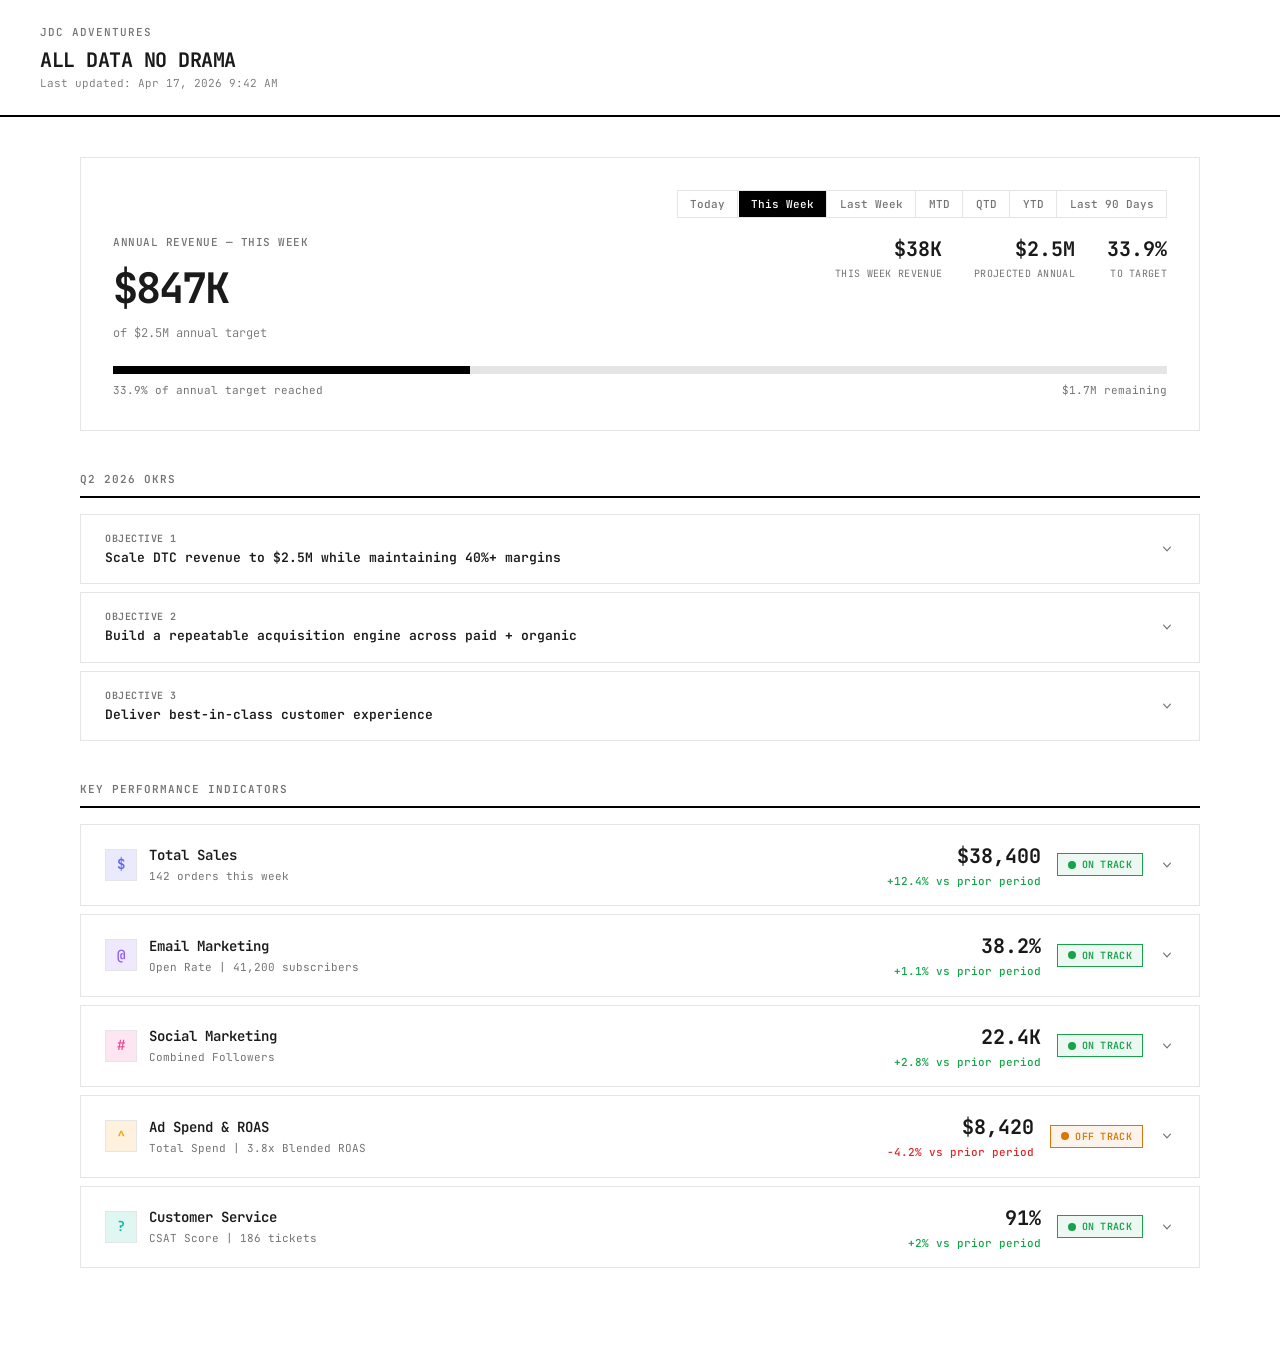
==== index.html @ cba8dcdf "Rename dashboard.html to index.html for Vercel Co-Authored-By: Claude Opus 4.6 (1M context) <noreply" ====
<!DOCTYPE html>
<html lang="en">
<head>
<meta charset="UTF-8">
<meta name="viewport" content="width=device-width, initial-scale=1.0">
<title>All Data No Drama Dashboard</title>
<link rel="preconnect" href="https://fonts.googleapis.com">
<link href="https://fonts.googleapis.com/css2?family=JetBrains+Mono:wght@300;400;500;600;700&display=swap" rel="stylesheet">
<style>
  :root {
    --bg: #ffffff;
    --card: #ffffff;
    --card-hover: #fafafa;
    --border: #e5e5e5;
    --text: #1a1a1a;
    --text-muted: #737373;
    --accent: #000000;
    --green: #16a34a;
    --green-bg: rgba(22,163,74,0.08);
    --yellow: #d97706;
    --yellow-bg: rgba(217,119,6,0.08);
    --red: #dc2626;
    --red-bg: rgba(220,38,38,0.08);
    --progress-bg: #e5e5e5;
  }

  * { margin:0; padding:0; box-sizing:border-box; }

  body {
    font-family: 'JetBrains Mono', monospace;
    background: var(--bg);
    color: var(--text);
    min-height: 100vh;
    padding: 0;
    font-size: 13px;
    line-height: 1.5;
  }

  /* Header */
  .header {
    background: var(--bg);
    border-bottom: 2px solid var(--accent);
    padding: 24px 40px;
    display: flex;
    align-items: center;
    justify-content: space-between;
    flex-wrap: wrap;
    gap: 16px;
    position: sticky;
    top: 0;
    z-index: 100;
  }
  .header h1 {
    font-size: 20px;
    font-weight: 700;
    letter-spacing: -0.5px;
    color: var(--text);
    text-transform: uppercase;
  }
  .last-updated {
    font-size: 11px;
    color: var(--text-muted);
    font-weight: 300;
  }

  .time-selector {
    display: flex;
    gap: 1px;
    border: 1px solid var(--border);
    flex-wrap: wrap;
  }
  .time-btn {
    padding: 6px 12px;
    border: none;
    background: var(--bg);
    color: var(--text-muted);
    font-family: 'JetBrains Mono', monospace;
    font-size: 11px;
    font-weight: 500;
    cursor: pointer;
    transition: all 0.15s;
    white-space: nowrap;
    border-right: 1px solid var(--border);
  }
  .time-btn:last-child { border-right: none; }
  .time-btn:hover { color: var(--text); background: #fafafa; }
  .time-btn.active {
    background: var(--accent);
    color: #fff;
  }

  .main { padding: 40px; max-width: 1200px; margin: 0 auto; }

  /* Revenue Hero */
  .revenue-hero {
    border: 1px solid var(--border);
    padding: 32px;
    margin-bottom: 40px;
  }
  .revenue-top {
    display: flex;
    justify-content: space-between;
    align-items: flex-start;
    margin-bottom: 24px;
    flex-wrap: wrap;
    gap: 16px;
  }
  .revenue-label {
    font-size: 11px;
    color: var(--text-muted);
    margin-bottom: 6px;
    text-transform: uppercase;
    letter-spacing: 0.5px;
    font-weight: 500;
  }
  .revenue-amount { font-size: 42px; font-weight: 700; letter-spacing: -2px; }
  .revenue-target { font-size: 12px; color: var(--text-muted); margin-top: 4px; font-weight: 300; }
  .revenue-stats {
    display: flex;
    gap: 32px;
    text-align: right;
    flex-wrap: wrap;
  }
  .rev-stat-value { font-size: 20px; font-weight: 700; }
  .rev-stat-label { font-size: 10px; color: var(--text-muted); margin-top: 2px; text-transform: uppercase; letter-spacing: 0.3px; font-weight: 400; }
  .progress-bar-track {
    width: 100%;
    height: 8px;
    background: var(--progress-bg);
    overflow: hidden;
  }
  .progress-bar-fill {
    height: 100%;
    background: var(--accent);
    transition: width 0.8s ease;
  }
  .progress-meta {
    display: flex;
    justify-content: space-between;
    margin-top: 8px;
    font-size: 11px;
    color: var(--text-muted);
    font-weight: 400;
  }

  /* Section */
  .section { margin-bottom: 40px; }
  .section-title {
    font-size: 11px;
    font-weight: 600;
    margin-bottom: 16px;
    color: var(--text-muted);
    text-transform: uppercase;
    letter-spacing: 1px;
    padding-bottom: 8px;
    border-bottom: 2px solid var(--accent);
  }

  /* Bucket card */
  .bucket {
    background: var(--card);
    border: 1px solid var(--border);
    margin-bottom: 8px;
    transition: border-color 0.15s;
  }
  .bucket:hover { border-color: #a3a3a3; }
  .bucket-header {
    display: flex;
    align-items: center;
    justify-content: space-between;
    padding: 16px 24px;
    cursor: pointer;
    user-select: none;
    transition: background 0.1s;
  }
  .bucket-header:hover { background: var(--card-hover); }
  .bucket-left {
    display: flex;
    align-items: center;
    gap: 12px;
  }
  .bucket-icon {
    width: 32px;
    height: 32px;
    border: 1px solid var(--border);
    display: flex;
    align-items: center;
    justify-content: center;
    font-size: 14px;
    font-weight: 600;
    flex-shrink: 0;
  }
  .bucket-name { font-size: 14px; font-weight: 600; }
  .bucket-summary { font-size: 11px; color: var(--text-muted); margin-top: 2px; font-weight: 400; }
  .bucket-right {
    display: flex;
    align-items: center;
    gap: 16px;
  }
  .bucket-value { font-size: 20px; font-weight: 700; text-align: right; }
  .bucket-growth { font-size: 11px; text-align: right; margin-top: 2px; font-weight: 500; }
  .growth-up { color: var(--green); }
  .growth-down { color: var(--red); }
  .growth-flat { color: var(--yellow); }
  .chevron {
    width: 16px;
    height: 16px;
    transition: transform 0.2s;
    color: var(--text-muted);
  }
  .bucket.open .chevron { transform: rotate(180deg); }

  .bucket-body {
    display: none;
    padding: 0 24px 20px;
    border-top: 1px solid var(--border);
  }
  .bucket.open .bucket-body { display: block; }

  /* Stat rows inside bucket */
  .stat-grid {
    display: grid;
    grid-template-columns: repeat(auto-fill, minmax(200px, 1fr));
    gap: 1px;
    padding-top: 16px;
    background: var(--border);
    border: 1px solid var(--border);
  }
  .stat-card {
    background: var(--bg);
    padding: 16px;
    position: relative;
  }
  .stat-top {
    display: flex;
    justify-content: space-between;
    align-items: flex-start;
    margin-bottom: 8px;
  }
  .stat-label { font-size: 10px; color: var(--text-muted); text-transform: uppercase; letter-spacing: 0.3px; font-weight: 500; }
  .stat-value { font-size: 22px; font-weight: 700; margin-bottom: 4px; }
  .stat-change { font-size: 11px; font-weight: 500; }

  /* Status light */
  .status-light {
    width: 8px;
    height: 8px;
    border-radius: 50%;
    flex-shrink: 0;
  }
  .status-green { background: var(--green); }
  .status-yellow { background: var(--yellow); }
  .status-red { background: var(--red); }

  .status-badge {
    display: inline-flex;
    align-items: center;
    gap: 6px;
    padding: 3px 10px;
    font-size: 10px;
    font-weight: 600;
    text-transform: uppercase;
    letter-spacing: 0.3px;
    border: 1px solid;
  }
  .badge-green { background: var(--green-bg); color: var(--green); border-color: var(--green); }
  .badge-yellow { background: var(--yellow-bg); color: var(--yellow); border-color: var(--yellow); }
  .badge-red { background: var(--red-bg); color: var(--red); border-color: var(--red); }

  /* OKR Section */
  .okr-card {
    background: var(--card);
    border: 1px solid var(--border);
    margin-bottom: 8px;
  }
  .okr-header {
    display: flex;
    align-items: center;
    padding: 16px 24px;
    cursor: pointer;
    gap: 14px;
    transition: background 0.1s;
  }
  .okr-header:hover { background: var(--card-hover); }
  .okr-obj-label { font-size: 10px; color: var(--text-muted); font-weight: 600; margin-bottom: 2px; text-transform: uppercase; letter-spacing: 0.5px; }
  .okr-obj-text { font-size: 13px; font-weight: 600; }
  .okr-body {
    display: none;
    padding: 0 24px 16px;
    border-top: 1px solid var(--border);
  }
  .okr-card.open .okr-body { display: block; }
  .okr-card.open .chevron { transform: rotate(180deg); }
  .kr-row {
    display: flex;
    align-items: center;
    justify-content: space-between;
    padding: 12px 0;
    border-bottom: 1px solid var(--border);
    gap: 12px;
    flex-wrap: wrap;
  }
  .kr-row:last-child { border-bottom: none; }
  .kr-text { font-size: 12px; flex: 1; min-width: 200px; font-weight: 400; }
  .kr-right { display: flex; align-items: center; gap: 12px; }
  .kr-progress {
    width: 120px;
    height: 4px;
    background: var(--progress-bg);
    overflow: hidden;
  }
  .kr-progress-fill {
    height: 100%;
    transition: width 0.5s;
  }
  .kr-pct { font-size: 12px; font-weight: 600; width: 40px; text-align: right; }
  .kr-status-select {
    background: var(--bg);
    border: 1px solid var(--border);
    color: var(--text);
    padding: 4px 8px;
    font-family: 'JetBrains Mono', monospace;
    font-size: 10px;
    cursor: pointer;
  }

  /* Responsive */
  @media (max-width: 768px) {
    .header { padding: 16px 20px; }
    .main { padding: 20px; }
    .revenue-amount { font-size: 28px; }
    .revenue-stats { gap: 16px; }
    .stat-grid { grid-template-columns: 1fr 1fr; }
    .bucket-header { padding: 14px 16px; }
    .bucket-value { font-size: 18px; }
  }
  @media (max-width: 480px) {
    .stat-grid { grid-template-columns: 1fr; }
    .time-selector { gap: 0; }
    .time-btn { padding: 5px 8px; font-size: 10px; }
  }
</style>
</head>
<body>

<div class="header">
  <div>
    <div style="font-size:11px;font-weight:500;color:var(--text-muted);text-transform:uppercase;letter-spacing:1px;margin-bottom:4px;">JDC Adventures</div>
    <h1>All Data No Drama</h1>
    <div class="last-updated">Last updated: Apr 17, 2026 9:42 AM</div>
  </div>
</div>

<div class="main">

  <!-- Revenue Hero -->
  <div class="revenue-hero" id="revenueHero">
    <!-- filled by JS -->
  </div>

  <!-- OKRs -->
  <div class="section">
    <div class="section-title">Q2 2026 OKRs</div>
    <div id="okrContainer"></div>
  </div>

  <!-- KPI Buckets -->
  <div class="section">
    <div class="section-title">Key Performance Indicators</div>
    <div id="bucketContainer"></div>
  </div>

</div>

<script>
// ============ SAMPLE DATA ============

const DATA = {
  week: {
    revenue: { current: 847200, target: 2500000, pctOfYear: 0.338, periodLabel: "This Week", earned: 38400, projected: 2510000 },
    okrs: [
      {
        objective: "Scale DTC revenue to $2.5M while maintaining 40%+ margins",
        keyResults: [
          { text: "Hit $625K in Q2 revenue", progress: 42, status: "green" },
          { text: "Launch 2 new product SKUs by end of Q2", progress: 50, status: "green" },
          { text: "Achieve 42% gross margin across all channels", progress: 65, status: "green" },
          { text: "Grow AOV to $68 from $61", progress: 35, status: "yellow" },
        ]
      },
      {
        objective: "Build a repeatable acquisition engine across paid + organic",
        keyResults: [
          { text: "Achieve blended ROAS of 4.2x", progress: 78, status: "green" },
          { text: "Grow email list to 45K subscribers", progress: 55, status: "yellow" },
          { text: "Hit 25K combined social followers", progress: 40, status: "yellow" },
          { text: "Reduce CAC to under $22", progress: 20, status: "red" },
        ]
      },
      {
        objective: "Deliver best-in-class customer experience",
        keyResults: [
          { text: "Achieve 92%+ CSAT score", progress: 88, status: "green" },
          { text: "Reduce average resolution time to under 4 hours", progress: 60, status: "yellow" },
          { text: "Grow NPS to 72+", progress: 70, status: "green" },
          { text: "Maintain first response time under 30 min", progress: 85, status: "green" },
        ]
      }
    ],
    buckets: {
      sales: {
        name: "Total Sales", icon: "$", iconBg: "#6366f1", value: "$38,400", growth: "+12.4%", growthDir: "up", summary: "142 orders this week",
        stats: [
          { label: "DTC Website Sales", value: "$22,100", change: "+14.2%", dir: "up", status: "green" },
          { label: "Amazon Sales", value: "$9,800", change: "+8.1%", dir: "up", status: "green" },
          { label: "Affiliate Sales", value: "$4,200", change: "-3.2%", dir: "down", status: "yellow" },
          { label: "Wholesale / B2B", value: "$2,300", change: "+22.0%", dir: "up", status: "green" },
          { label: "Average Order Value", value: "$63.20", change: "+1.8%", dir: "up", status: "yellow" },
          { label: "Conversion Rate", value: "3.4%", change: "+0.2%", dir: "up", status: "green" },
        ],
        status: "green"
      },
      email: {
        name: "Email Marketing", icon: "@", iconBg: "#8b5cf6", value: "38.2%", growth: "+1.1%", growthDir: "up", summary: "Open Rate | 41,200 subscribers",
        stats: [
          { label: "Total Subscribers", value: "41,200", change: "+320", dir: "up", status: "green" },
          { label: "Open Rate", value: "38.2%", change: "+1.1%", dir: "up", status: "green" },
          { label: "Click-Through Rate", value: "4.8%", change: "+0.3%", dir: "up", status: "green" },
          { label: "Conversion Rate", value: "2.1%", change: "-0.2%", dir: "down", status: "yellow" },
          { label: "Revenue per Email", value: "$0.42", change: "+$0.03", dir: "up", status: "green" },
          { label: "Unsubscribe Rate", value: "0.18%", change: "-0.02%", dir: "up", status: "green" },
        ],
        status: "green"
      },
      social: {
        name: "Social Marketing", icon: "#", iconBg: "#ec4899", value: "22.4K", growth: "+2.8%", growthDir: "up", summary: "Combined Followers",
        stats: [
          { label: "Instagram Followers", value: "14,200", change: "+180", dir: "up", status: "green" },
          { label: "LinkedIn Followers", value: "6,800", change: "+95", dir: "up", status: "yellow" },
          { label: "TikTok Followers", value: "1,400", change: "+210", dir: "up", status: "green" },
          { label: "Avg Engagement Rate", value: "4.2%", change: "+0.4%", dir: "up", status: "green" },
          { label: "Reviews (All Platforms)", value: "1,847", change: "+23", dir: "up", status: "green" },
          { label: "Avg Review Rating", value: "4.7", change: "0.0", dir: "flat", status: "green" },
        ],
        status: "green"
      },
      ads: {
        name: "Ad Spend & ROAS", icon: "^", iconBg: "#f59e0b", value: "$8,420", growth: "-4.2%", growthDir: "down", summary: "Total Spend | 3.8x Blended ROAS",
        stats: [
          { label: "Total Ad Spend", value: "$8,420", change: "-4.2%", dir: "down", status: "green" },
          { label: "Google ROAS", value: "4.2x", change: "+0.3x", dir: "up", status: "green" },
          { label: "Meta ROAS", value: "3.6x", change: "-0.1x", dir: "down", status: "yellow" },
          { label: "TikTok ROAS", value: "2.8x", change: "+0.5x", dir: "up", status: "yellow" },
          { label: "Attributed ROAS", value: "3.8x", change: "+0.2x", dir: "up", status: "green" },
          { label: "Cost Per Acquisition", value: "$24.80", change: "-$1.20", dir: "up", status: "yellow" },
        ],
        status: "yellow"
      },
      cs: {
        name: "Customer Service", icon: "?", iconBg: "#14b8a6", value: "91%", growth: "+2%", growthDir: "up", summary: "CSAT Score | 186 tickets",
        stats: [
          { label: "Customer Satisfaction", value: "91%", change: "+2%", dir: "up", status: "green" },
          { label: "Net Promoter Score", value: "68", change: "+3", dir: "up", status: "yellow" },
          { label: "Avg Resolution Time", value: "4.2 hrs", change: "-0.8 hrs", dir: "up", status: "yellow" },
          { label: "Avg First Response", value: "22 min", change: "-4 min", dir: "up", status: "green" },
          { label: "Tickets Resolved", value: "174", change: "+12", dir: "up", status: "green" },
          { label: "Tickets Open", value: "12", change: "-3", dir: "up", status: "green" },
        ],
        status: "green"
      }
    }
  }
};

// Generate unique data per time period
DATA.today = {
  revenue: { current: 847200, target: 2500000, periodLabel: "Today", earned: 6200, projected: 2480000 },
  okrs: JSON.parse(JSON.stringify(DATA.week.okrs)),
  buckets: {
    sales: {
      name: "Total Sales", icon: "$", iconBg: "#6366f1", value: "$6,200", growth: "+8.1%", growthDir: "up", summary: "24 orders today",
      stats: [
        { label: "DTC Website Sales", value: "$3,600", change: "+10.2%", dir: "up", status: "green" },
        { label: "Amazon Sales", value: "$1,480", change: "+5.3%", dir: "up", status: "green" },
        { label: "Affiliate Sales", value: "$720", change: "-1.8%", dir: "down", status: "yellow" },
        { label: "Wholesale / B2B", value: "$400", change: "+15.0%", dir: "up", status: "green" },
        { label: "Average Order Value", value: "$64.10", change: "+2.1%", dir: "up", status: "green" },
        { label: "Conversion Rate", value: "3.6%", change: "+0.3%", dir: "up", status: "green" },
      ],
      status: "green"
    },
    email: {
      name: "Email Marketing", icon: "@", iconBg: "#8b5cf6", value: "39.1%", growth: "+2.0%", growthDir: "up", summary: "Open Rate | 41,240 subscribers",
      stats: [
        { label: "Total Subscribers", value: "41,240", change: "+40", dir: "up", status: "green" },
        { label: "Open Rate", value: "39.1%", change: "+2.0%", dir: "up", status: "green" },
        { label: "Click-Through Rate", value: "5.1%", change: "+0.6%", dir: "up", status: "green" },
        { label: "Conversion Rate", value: "2.3%", change: "+0.1%", dir: "up", status: "green" },
        { label: "Revenue per Email", value: "$0.45", change: "+$0.06", dir: "up", status: "green" },
        { label: "Unsubscribe Rate", value: "0.15%", change: "-0.05%", dir: "up", status: "green" },
      ],
      status: "green"
    },
    social: {
      name: "Social Marketing", icon: "#", iconBg: "#ec4899", value: "22.4K", growth: "+0.1%", growthDir: "up", summary: "Combined Followers",
      stats: [
        { label: "Instagram Followers", value: "14,200", change: "+22", dir: "up", status: "green" },
        { label: "LinkedIn Followers", value: "6,800", change: "+8", dir: "up", status: "green" },
        { label: "TikTok Followers", value: "1,400", change: "+31", dir: "up", status: "green" },
        { label: "Avg Engagement Rate", value: "4.5%", change: "+0.7%", dir: "up", status: "green" },
        { label: "Reviews (All Platforms)", value: "1,847", change: "+2", dir: "up", status: "green" },
        { label: "Avg Review Rating", value: "4.8", change: "+0.1", dir: "up", status: "green" },
      ],
      status: "green"
    },
    ads: {
      name: "Ad Spend & ROAS", icon: "^", iconBg: "#f59e0b", value: "$1,180", growth: "-2.1%", growthDir: "down", summary: "Total Spend | 4.0x Blended ROAS",
      stats: [
        { label: "Total Ad Spend", value: "$1,180", change: "-2.1%", dir: "down", status: "green" },
        { label: "Google ROAS", value: "4.5x", change: "+0.6x", dir: "up", status: "green" },
        { label: "Meta ROAS", value: "3.8x", change: "+0.1x", dir: "up", status: "green" },
        { label: "TikTok ROAS", value: "3.1x", change: "+0.8x", dir: "up", status: "green" },
        { label: "Attributed ROAS", value: "4.0x", change: "+0.4x", dir: "up", status: "green" },
        { label: "Cost Per Acquisition", value: "$23.40", change: "-$2.60", dir: "up", status: "green" },
      ],
      status: "green"
    },
    cs: {
      name: "Customer Service", icon: "?", iconBg: "#14b8a6", value: "93%", growth: "+4%", growthDir: "up", summary: "CSAT Score | 28 tickets",
      stats: [
        { label: "Customer Satisfaction", value: "93%", change: "+4%", dir: "up", status: "green" },
        { label: "Net Promoter Score", value: "70", change: "+5", dir: "up", status: "green" },
        { label: "Avg Resolution Time", value: "3.8 hrs", change: "-1.2 hrs", dir: "up", status: "green" },
        { label: "Avg First Response", value: "18 min", change: "-8 min", dir: "up", status: "green" },
        { label: "Tickets Resolved", value: "26", change: "+4", dir: "up", status: "green" },
        { label: "Tickets Open", value: "2", change: "-1", dir: "up", status: "green" },
      ],
      status: "green"
    }
  }
};

DATA["last-week"] = {
  revenue: { current: 847200, target: 2500000, periodLabel: "Last Week", earned: 36100, projected: 2440000 },
  okrs: JSON.parse(JSON.stringify(DATA.week.okrs)),
  buckets: {
    sales: {
      name: "Total Sales", icon: "$", iconBg: "#6366f1", value: "$36,100", growth: "+6.2%", growthDir: "up", summary: "131 orders last week",
      stats: [
        { label: "DTC Website Sales", value: "$20,400", change: "+9.8%", dir: "up", status: "green" },
        { label: "Amazon Sales", value: "$9,200", change: "+3.1%", dir: "up", status: "green" },
        { label: "Affiliate Sales", value: "$4,400", change: "+1.4%", dir: "up", status: "green" },
        { label: "Wholesale / B2B", value: "$2,100", change: "-5.0%", dir: "down", status: "yellow" },
        { label: "Average Order Value", value: "$61.80", change: "-0.6%", dir: "down", status: "yellow" },
        { label: "Conversion Rate", value: "3.2%", change: "+0.0%", dir: "flat", status: "yellow" },
      ],
      status: "green"
    },
    email: {
      name: "Email Marketing", icon: "@", iconBg: "#8b5cf6", value: "37.1%", growth: "-0.8%", growthDir: "down", summary: "Open Rate | 40,880 subscribers",
      stats: [
        { label: "Total Subscribers", value: "40,880", change: "+280", dir: "up", status: "green" },
        { label: "Open Rate", value: "37.1%", change: "-0.8%", dir: "down", status: "yellow" },
        { label: "Click-Through Rate", value: "4.5%", change: "-0.1%", dir: "down", status: "yellow" },
        { label: "Conversion Rate", value: "2.3%", change: "+0.1%", dir: "up", status: "green" },
        { label: "Revenue per Email", value: "$0.39", change: "-$0.02", dir: "down", status: "yellow" },
        { label: "Unsubscribe Rate", value: "0.20%", change: "+0.02%", dir: "down", status: "yellow" },
      ],
      status: "yellow"
    },
    social: {
      name: "Social Marketing", icon: "#", iconBg: "#ec4899", value: "22.1K", growth: "+2.1%", growthDir: "up", summary: "Combined Followers",
      stats: [
        { label: "Instagram Followers", value: "14,020", change: "+140", dir: "up", status: "green" },
        { label: "LinkedIn Followers", value: "6,705", change: "+72", dir: "up", status: "yellow" },
        { label: "TikTok Followers", value: "1,190", change: "+85", dir: "up", status: "green" },
        { label: "Avg Engagement Rate", value: "3.9%", change: "+0.1%", dir: "up", status: "yellow" },
        { label: "Reviews (All Platforms)", value: "1,824", change: "+18", dir: "up", status: "green" },
        { label: "Avg Review Rating", value: "4.7", change: "0.0", dir: "flat", status: "green" },
      ],
      status: "green"
    },
    ads: {
      name: "Ad Spend & ROAS", icon: "^", iconBg: "#f59e0b", value: "$8,900", growth: "+1.2%", growthDir: "up", summary: "Total Spend | 3.5x Blended ROAS",
      stats: [
        { label: "Total Ad Spend", value: "$8,900", change: "+1.2%", dir: "up", status: "yellow" },
        { label: "Google ROAS", value: "3.9x", change: "-0.1x", dir: "down", status: "yellow" },
        { label: "Meta ROAS", value: "3.4x", change: "-0.3x", dir: "down", status: "yellow" },
        { label: "TikTok ROAS", value: "2.3x", change: "-0.2x", dir: "down", status: "red" },
        { label: "Attributed ROAS", value: "3.5x", change: "-0.2x", dir: "down", status: "yellow" },
        { label: "Cost Per Acquisition", value: "$26.10", change: "+$1.50", dir: "down", status: "red" },
      ],
      status: "yellow"
    },
    cs: {
      name: "Customer Service", icon: "?", iconBg: "#14b8a6", value: "89%", growth: "-1%", growthDir: "down", summary: "CSAT Score | 198 tickets",
      stats: [
        { label: "Customer Satisfaction", value: "89%", change: "-1%", dir: "down", status: "yellow" },
        { label: "Net Promoter Score", value: "65", change: "-2", dir: "down", status: "yellow" },
        { label: "Avg Resolution Time", value: "5.1 hrs", change: "+0.4 hrs", dir: "down", status: "red" },
        { label: "Avg First Response", value: "28 min", change: "+3 min", dir: "down", status: "yellow" },
        { label: "Tickets Resolved", value: "182", change: "+8", dir: "up", status: "green" },
        { label: "Tickets Open", value: "16", change: "+4", dir: "down", status: "yellow" },
      ],
      status: "yellow"
    }
  }
};

DATA.mtd = {
  revenue: { current: 847200, target: 2500000, periodLabel: "Month to Date", earned: 92200, projected: 2520000 },
  okrs: JSON.parse(JSON.stringify(DATA.week.okrs)),
  buckets: {
    sales: {
      name: "Total Sales", icon: "$", iconBg: "#6366f1", value: "$92,200", growth: "+11.8%", growthDir: "up", summary: "348 orders this month",
      stats: [
        { label: "DTC Website Sales", value: "$53,100", change: "+13.4%", dir: "up", status: "green" },
        { label: "Amazon Sales", value: "$22,800", change: "+7.2%", dir: "up", status: "green" },
        { label: "Affiliate Sales", value: "$10,400", change: "-1.1%", dir: "down", status: "yellow" },
        { label: "Wholesale / B2B", value: "$5,900", change: "+18.0%", dir: "up", status: "green" },
        { label: "Average Order Value", value: "$62.40", change: "+1.2%", dir: "up", status: "yellow" },
        { label: "Conversion Rate", value: "3.3%", change: "+0.1%", dir: "up", status: "green" },
      ],
      status: "green"
    },
    email: {
      name: "Email Marketing", icon: "@", iconBg: "#8b5cf6", value: "37.8%", growth: "+0.6%", growthDir: "up", summary: "Open Rate | 41,200 subscribers",
      stats: [
        { label: "Total Subscribers", value: "41,200", change: "+640", dir: "up", status: "green" },
        { label: "Open Rate", value: "37.8%", change: "+0.6%", dir: "up", status: "green" },
        { label: "Click-Through Rate", value: "4.7%", change: "+0.2%", dir: "up", status: "green" },
        { label: "Conversion Rate", value: "2.2%", change: "+0.0%", dir: "flat", status: "yellow" },
        { label: "Revenue per Email", value: "$0.41", change: "+$0.01", dir: "up", status: "green" },
        { label: "Unsubscribe Rate", value: "0.19%", change: "+0.01%", dir: "down", status: "green" },
      ],
      status: "green"
    },
    social: {
      name: "Social Marketing", icon: "#", iconBg: "#ec4899", value: "22.4K", growth: "+3.2%", growthDir: "up", summary: "Combined Followers",
      stats: [
        { label: "Instagram Followers", value: "14,200", change: "+380", dir: "up", status: "green" },
        { label: "LinkedIn Followers", value: "6,800", change: "+190", dir: "up", status: "yellow" },
        { label: "TikTok Followers", value: "1,400", change: "+320", dir: "up", status: "green" },
        { label: "Avg Engagement Rate", value: "4.1%", change: "+0.3%", dir: "up", status: "green" },
        { label: "Reviews (All Platforms)", value: "1,847", change: "+47", dir: "up", status: "green" },
        { label: "Avg Review Rating", value: "4.7", change: "0.0", dir: "flat", status: "green" },
      ],
      status: "green"
    },
    ads: {
      name: "Ad Spend & ROAS", icon: "^", iconBg: "#f59e0b", value: "$19,800", growth: "-2.8%", growthDir: "down", summary: "Total Spend | 3.7x Blended ROAS",
      stats: [
        { label: "Total Ad Spend", value: "$19,800", change: "-2.8%", dir: "down", status: "green" },
        { label: "Google ROAS", value: "4.1x", change: "+0.2x", dir: "up", status: "green" },
        { label: "Meta ROAS", value: "3.5x", change: "-0.2x", dir: "down", status: "yellow" },
        { label: "TikTok ROAS", value: "2.6x", change: "+0.3x", dir: "up", status: "yellow" },
        { label: "Attributed ROAS", value: "3.7x", change: "+0.1x", dir: "up", status: "green" },
        { label: "Cost Per Acquisition", value: "$25.20", change: "-$0.80", dir: "up", status: "yellow" },
      ],
      status: "yellow"
    },
    cs: {
      name: "Customer Service", icon: "?", iconBg: "#14b8a6", value: "90%", growth: "+1%", growthDir: "up", summary: "CSAT Score | 412 tickets",
      stats: [
        { label: "Customer Satisfaction", value: "90%", change: "+1%", dir: "up", status: "green" },
        { label: "Net Promoter Score", value: "67", change: "+2", dir: "up", status: "yellow" },
        { label: "Avg Resolution Time", value: "4.5 hrs", change: "-0.3 hrs", dir: "up", status: "yellow" },
        { label: "Avg First Response", value: "24 min", change: "-2 min", dir: "up", status: "green" },
        { label: "Tickets Resolved", value: "396", change: "+28", dir: "up", status: "green" },
        { label: "Tickets Open", value: "16", change: "-2", dir: "up", status: "green" },
      ],
      status: "green"
    }
  }
};

DATA.qtd = {
  revenue: { current: 847200, target: 2500000, periodLabel: "Quarter to Date", earned: 184600, projected: 2510000 },
  okrs: JSON.parse(JSON.stringify(DATA.week.okrs)),
  buckets: {
    sales: {
      name: "Total Sales", icon: "$", iconBg: "#6366f1", value: "$184,600", growth: "+14.2%", growthDir: "up", summary: "712 orders this quarter",
      stats: [
        { label: "DTC Website Sales", value: "$108,200", change: "+16.1%", dir: "up", status: "green" },
        { label: "Amazon Sales", value: "$44,100", change: "+9.8%", dir: "up", status: "green" },
        { label: "Affiliate Sales", value: "$19,800", change: "+2.4%", dir: "up", status: "green" },
        { label: "Wholesale / B2B", value: "$12,500", change: "+24.0%", dir: "up", status: "green" },
        { label: "Average Order Value", value: "$62.80", change: "+1.4%", dir: "up", status: "yellow" },
        { label: "Conversion Rate", value: "3.3%", change: "+0.1%", dir: "up", status: "green" },
      ],
      status: "green"
    },
    email: {
      name: "Email Marketing", icon: "@", iconBg: "#8b5cf6", value: "37.4%", growth: "+0.2%", growthDir: "up", summary: "Open Rate | 41,200 subscribers",
      stats: [
        { label: "Total Subscribers", value: "41,200", change: "+2,100", dir: "up", status: "green" },
        { label: "Open Rate", value: "37.4%", change: "+0.2%", dir: "up", status: "green" },
        { label: "Click-Through Rate", value: "4.6%", change: "+0.1%", dir: "up", status: "green" },
        { label: "Conversion Rate", value: "2.2%", change: "-0.1%", dir: "down", status: "yellow" },
        { label: "Revenue per Email", value: "$0.40", change: "+$0.02", dir: "up", status: "green" },
        { label: "Unsubscribe Rate", value: "0.19%", change: "+0.01%", dir: "down", status: "green" },
      ],
      status: "green"
    },
    social: {
      name: "Social Marketing", icon: "#", iconBg: "#ec4899", value: "22.4K", growth: "+8.4%", growthDir: "up", summary: "Combined Followers",
      stats: [
        { label: "Instagram Followers", value: "14,200", change: "+1,020", dir: "up", status: "green" },
        { label: "LinkedIn Followers", value: "6,800", change: "+480", dir: "up", status: "yellow" },
        { label: "TikTok Followers", value: "1,400", change: "+680", dir: "up", status: "green" },
        { label: "Avg Engagement Rate", value: "4.0%", change: "+0.2%", dir: "up", status: "green" },
        { label: "Reviews (All Platforms)", value: "1,847", change: "+124", dir: "up", status: "green" },
        { label: "Avg Review Rating", value: "4.7", change: "+0.1", dir: "up", status: "green" },
      ],
      status: "green"
    },
    ads: {
      name: "Ad Spend & ROAS", icon: "^", iconBg: "#f59e0b", value: "$42,600", growth: "+3.4%", growthDir: "up", summary: "Total Spend | 3.6x Blended ROAS",
      stats: [
        { label: "Total Ad Spend", value: "$42,600", change: "+3.4%", dir: "up", status: "yellow" },
        { label: "Google ROAS", value: "4.0x", change: "+0.1x", dir: "up", status: "green" },
        { label: "Meta ROAS", value: "3.4x", change: "-0.3x", dir: "down", status: "yellow" },
        { label: "TikTok ROAS", value: "2.5x", change: "+0.2x", dir: "up", status: "yellow" },
        { label: "Attributed ROAS", value: "3.6x", change: "+0.0x", dir: "flat", status: "yellow" },
        { label: "Cost Per Acquisition", value: "$25.80", change: "+$0.20", dir: "down", status: "yellow" },
      ],
      status: "yellow"
    },
    cs: {
      name: "Customer Service", icon: "?", iconBg: "#14b8a6", value: "90%", growth: "+1%", growthDir: "up", summary: "CSAT Score | 842 tickets",
      stats: [
        { label: "Customer Satisfaction", value: "90%", change: "+1%", dir: "up", status: "green" },
        { label: "Net Promoter Score", value: "66", change: "+1", dir: "up", status: "yellow" },
        { label: "Avg Resolution Time", value: "4.6 hrs", change: "-0.2 hrs", dir: "up", status: "yellow" },
        { label: "Avg First Response", value: "25 min", change: "-1 min", dir: "up", status: "green" },
        { label: "Tickets Resolved", value: "804", change: "+62", dir: "up", status: "green" },
        { label: "Tickets Open", value: "38", change: "-8", dir: "up", status: "green" },
      ],
      status: "green"
    }
  }
};

DATA.ytd = {
  revenue: { current: 847200, target: 2500000, periodLabel: "Year to Date", earned: 847200, projected: 2510000 },
  okrs: JSON.parse(JSON.stringify(DATA.week.okrs)),
  buckets: {
    sales: {
      name: "Total Sales", icon: "$", iconBg: "#6366f1", value: "$847,200", growth: "+18.6%", growthDir: "up", summary: "3,284 orders this year",
      stats: [
        { label: "DTC Website Sales", value: "$492,400", change: "+21.2%", dir: "up", status: "green" },
        { label: "Amazon Sales", value: "$198,600", change: "+12.4%", dir: "up", status: "green" },
        { label: "Affiliate Sales", value: "$94,200", change: "+8.8%", dir: "up", status: "green" },
        { label: "Wholesale / B2B", value: "$62,000", change: "+32.0%", dir: "up", status: "green" },
        { label: "Average Order Value", value: "$61.40", change: "+0.6%", dir: "up", status: "yellow" },
        { label: "Conversion Rate", value: "3.2%", change: "+0.2%", dir: "up", status: "green" },
      ],
      status: "green"
    },
    email: {
      name: "Email Marketing", icon: "@", iconBg: "#8b5cf6", value: "36.8%", growth: "-0.4%", growthDir: "down", summary: "Open Rate | 41,200 subscribers",
      stats: [
        { label: "Total Subscribers", value: "41,200", change: "+6,800", dir: "up", status: "green" },
        { label: "Open Rate", value: "36.8%", change: "-0.4%", dir: "down", status: "yellow" },
        { label: "Click-Through Rate", value: "4.4%", change: "-0.1%", dir: "down", status: "yellow" },
        { label: "Conversion Rate", value: "2.2%", change: "+0.0%", dir: "flat", status: "yellow" },
        { label: "Revenue per Email", value: "$0.38", change: "-$0.01", dir: "down", status: "yellow" },
        { label: "Unsubscribe Rate", value: "0.20%", change: "+0.02%", dir: "down", status: "yellow" },
      ],
      status: "yellow"
    },
    social: {
      name: "Social Marketing", icon: "#", iconBg: "#ec4899", value: "22.4K", growth: "+26.2%", growthDir: "up", summary: "Combined Followers",
      stats: [
        { label: "Instagram Followers", value: "14,200", change: "+3,200", dir: "up", status: "green" },
        { label: "LinkedIn Followers", value: "6,800", change: "+1,400", dir: "up", status: "green" },
        { label: "TikTok Followers", value: "1,400", change: "+1,100", dir: "up", status: "green" },
        { label: "Avg Engagement Rate", value: "3.8%", change: "-0.1%", dir: "down", status: "yellow" },
        { label: "Reviews (All Platforms)", value: "1,847", change: "+420", dir: "up", status: "green" },
        { label: "Avg Review Rating", value: "4.7", change: "+0.1", dir: "up", status: "green" },
      ],
      status: "green"
    },
    ads: {
      name: "Ad Spend & ROAS", icon: "^", iconBg: "#f59e0b", value: "$148,200", growth: "+8.2%", growthDir: "up", summary: "Total Spend | 3.4x Blended ROAS",
      stats: [
        { label: "Total Ad Spend", value: "$148,200", change: "+8.2%", dir: "up", status: "yellow" },
        { label: "Google ROAS", value: "3.8x", change: "-0.1x", dir: "down", status: "yellow" },
        { label: "Meta ROAS", value: "3.2x", change: "-0.5x", dir: "down", status: "red" },
        { label: "TikTok ROAS", value: "2.4x", change: "+0.4x", dir: "up", status: "yellow" },
        { label: "Attributed ROAS", value: "3.4x", change: "-0.2x", dir: "down", status: "yellow" },
        { label: "Cost Per Acquisition", value: "$26.40", change: "+$1.80", dir: "down", status: "red" },
      ],
      status: "red"
    },
    cs: {
      name: "Customer Service", icon: "?", iconBg: "#14b8a6", value: "89%", growth: "+0%", growthDir: "flat", summary: "CSAT Score | 2,840 tickets",
      stats: [
        { label: "Customer Satisfaction", value: "89%", change: "+0%", dir: "flat", status: "yellow" },
        { label: "Net Promoter Score", value: "65", change: "+0", dir: "flat", status: "yellow" },
        { label: "Avg Resolution Time", value: "4.8 hrs", change: "+0.1 hrs", dir: "down", status: "yellow" },
        { label: "Avg First Response", value: "26 min", change: "+1 min", dir: "down", status: "yellow" },
        { label: "Tickets Resolved", value: "2,720", change: "+280", dir: "up", status: "green" },
        { label: "Tickets Open", value: "120", change: "+12", dir: "down", status: "yellow" },
      ],
      status: "yellow"
    }
  }
};

DATA["90d"] = {
  revenue: { current: 847200, target: 2500000, periodLabel: "Last 90 Days", earned: 461000, projected: 2490000 },
  okrs: JSON.parse(JSON.stringify(DATA.week.okrs)),
  buckets: {
    sales: {
      name: "Total Sales", icon: "$", iconBg: "#6366f1", value: "$461,000", growth: "+15.8%", growthDir: "up", summary: "1,780 orders in 90 days",
      stats: [
        { label: "DTC Website Sales", value: "$268,200", change: "+17.6%", dir: "up", status: "green" },
        { label: "Amazon Sales", value: "$110,400", change: "+10.2%", dir: "up", status: "green" },
        { label: "Affiliate Sales", value: "$50,800", change: "+4.6%", dir: "up", status: "green" },
        { label: "Wholesale / B2B", value: "$31,600", change: "+28.0%", dir: "up", status: "green" },
        { label: "Average Order Value", value: "$62.20", change: "+1.0%", dir: "up", status: "yellow" },
        { label: "Conversion Rate", value: "3.3%", change: "+0.1%", dir: "up", status: "green" },
      ],
      status: "green"
    },
    email: {
      name: "Email Marketing", icon: "@", iconBg: "#8b5cf6", value: "37.2%", growth: "+0.0%", growthDir: "flat", summary: "Open Rate | 41,200 subscribers",
      stats: [
        { label: "Total Subscribers", value: "41,200", change: "+3,400", dir: "up", status: "green" },
        { label: "Open Rate", value: "37.2%", change: "+0.0%", dir: "flat", status: "yellow" },
        { label: "Click-Through Rate", value: "4.5%", change: "+0.0%", dir: "flat", status: "yellow" },
        { label: "Conversion Rate", value: "2.2%", change: "+0.0%", dir: "flat", status: "yellow" },
        { label: "Revenue per Email", value: "$0.40", change: "+$0.01", dir: "up", status: "green" },
        { label: "Unsubscribe Rate", value: "0.19%", change: "+0.01%", dir: "down", status: "green" },
      ],
      status: "yellow"
    },
    social: {
      name: "Social Marketing", icon: "#", iconBg: "#ec4899", value: "22.4K", growth: "+12.8%", growthDir: "up", summary: "Combined Followers",
      stats: [
        { label: "Instagram Followers", value: "14,200", change: "+1,620", dir: "up", status: "green" },
        { label: "LinkedIn Followers", value: "6,800", change: "+720", dir: "up", status: "green" },
        { label: "TikTok Followers", value: "1,400", change: "+840", dir: "up", status: "green" },
        { label: "Avg Engagement Rate", value: "3.9%", change: "+0.1%", dir: "up", status: "green" },
        { label: "Reviews (All Platforms)", value: "1,847", change: "+210", dir: "up", status: "green" },
        { label: "Avg Review Rating", value: "4.7", change: "+0.1", dir: "up", status: "green" },
      ],
      status: "green"
    },
    ads: {
      name: "Ad Spend & ROAS", icon: "^", iconBg: "#f59e0b", value: "$82,400", growth: "+5.6%", growthDir: "up", summary: "Total Spend | 3.5x Blended ROAS",
      stats: [
        { label: "Total Ad Spend", value: "$82,400", change: "+5.6%", dir: "up", status: "yellow" },
        { label: "Google ROAS", value: "3.9x", change: "+0.0x", dir: "flat", status: "yellow" },
        { label: "Meta ROAS", value: "3.3x", change: "-0.4x", dir: "down", status: "yellow" },
        { label: "TikTok ROAS", value: "2.5x", change: "+0.3x", dir: "up", status: "yellow" },
        { label: "Attributed ROAS", value: "3.5x", change: "-0.1x", dir: "down", status: "yellow" },
        { label: "Cost Per Acquisition", value: "$26.00", change: "+$0.80", dir: "down", status: "yellow" },
      ],
      status: "yellow"
    },
    cs: {
      name: "Customer Service", icon: "?", iconBg: "#14b8a6", value: "90%", growth: "+1%", growthDir: "up", summary: "CSAT Score | 1,620 tickets",
      stats: [
        { label: "Customer Satisfaction", value: "90%", change: "+1%", dir: "up", status: "green" },
        { label: "Net Promoter Score", value: "66", change: "+1", dir: "up", status: "yellow" },
        { label: "Avg Resolution Time", value: "4.6 hrs", change: "-0.2 hrs", dir: "up", status: "yellow" },
        { label: "Avg First Response", value: "25 min", change: "-1 min", dir: "up", status: "green" },
        { label: "Tickets Resolved", value: "1,548", change: "+142", dir: "up", status: "green" },
        { label: "Tickets Open", value: "72", change: "-6", dir: "up", status: "green" },
      ],
      status: "green"
    }
  }
};

// ============ RENDERING ============

let currentPeriod = "week";

function statusClass(s) {
  return s === "green" ? "status-green" : s === "yellow" ? "status-yellow" : "status-red";
}
function badgeClass(s) {
  return s === "green" ? "badge-green" : s === "yellow" ? "badge-yellow" : "badge-red";
}
function badgeLabel(s) {
  return s === "green" ? "On Track" : s === "yellow" ? "Off Track" : "Needs Attention";
}
function growthClass(d) {
  return d === "up" ? "growth-up" : d === "down" ? "growth-down" : "growth-flat";
}
function progressColor(s) {
  return s === "green" ? "var(--green)" : s === "yellow" ? "var(--yellow)" : "var(--red)";
}
function chevronSVG() {
  return `<svg class="chevron" viewBox="0 0 20 20" fill="currentColor"><path fill-rule="evenodd" d="M5.23 7.21a.75.75 0 011.06.02L10 11.168l3.71-3.938a.75.75 0 111.08 1.04l-4.25 4.5a.75.75 0 01-1.08 0l-4.25-4.5a.75.75 0 01.02-1.06z"/></svg>`;
}
function fmtMoney(n) {
  if (n >= 1000000) return "$" + (n/1000000).toFixed(1) + "M";
  if (n >= 1000) return "$" + (n/1000).toFixed(0) + "K";
  return "$" + n.toLocaleString();
}

function timeButtonsHTML() {
  const periods = [
    {key:"today",label:"Today"},{key:"week",label:"This Week"},{key:"last-week",label:"Last Week"},
    {key:"mtd",label:"MTD"},{key:"qtd",label:"QTD"},{key:"ytd",label:"YTD"},{key:"90d",label:"Last 90 Days"}
  ];
  return `<div class="time-selector" id="timePeriod">${periods.map(p =>
    `<button class="time-btn${p.key===currentPeriod?" active":""}" data-period="${p.key}">${p.label}</button>`
  ).join("")}</div>`;
}

function renderRevenue(d) {
  const r = d.revenue;
  const pct = Math.min((r.current / r.target) * 100, 100);
  document.getElementById("revenueHero").innerHTML = `
    <div style="display:flex;justify-content:space-between;align-items:flex-start;flex-wrap:wrap;gap:12px;margin-bottom:16px;">
      <div></div>
      ${timeButtonsHTML()}
    </div>
    <div class="revenue-top">
      <div>
        <div class="revenue-label">Annual Revenue &mdash; ${r.periodLabel}</div>
        <div class="revenue-amount">${fmtMoney(r.current)}</div>
        <div class="revenue-target">of ${fmtMoney(r.target)} annual target</div>
      </div>
      <div class="revenue-stats">
        <div>
          <div class="rev-stat-value">${fmtMoney(r.earned)}</div>
          <div class="rev-stat-label">${r.periodLabel} Revenue</div>
        </div>
        <div>
          <div class="rev-stat-value">${fmtMoney(r.projected)}</div>
          <div class="rev-stat-label">Projected Annual</div>
        </div>
        <div>
          <div class="rev-stat-value">${pct.toFixed(1)}%</div>
          <div class="rev-stat-label">To Target</div>
        </div>
      </div>
    </div>
    <div class="progress-bar-track">
      <div class="progress-bar-fill" style="width:${pct}%"></div>
    </div>
    <div class="progress-meta">
      <span>${pct.toFixed(1)}% of annual target reached</span>
      <span>${fmtMoney(r.target - r.current)} remaining</span>
    </div>`;
  // Re-bind time selector click inside revenue hero
  document.getElementById("timePeriod").addEventListener("click", handleTimePeriodClick);
}

function renderOKRs(d) {
  const c = document.getElementById("okrContainer");
  c.innerHTML = d.okrs.map((okr, i) => `
    <div class="okr-card" data-okr="${i}">
      <div class="okr-header" onclick="toggleOKR(${i})">
        <div style="flex:1">
          <div class="okr-obj-label">Objective ${i+1}</div>
          <div class="okr-obj-text">${okr.objective}</div>
        </div>
        ${chevronSVG()}
      </div>
      <div class="okr-body">
        ${okr.keyResults.map((kr, j) => `
          <div class="kr-row">
            <div class="kr-text">${kr.text}</div>
            <div class="kr-right">
              <div class="kr-progress">
                <div class="kr-progress-fill" style="width:${kr.progress}%;background:${progressColor(kr.status)}"></div>
              </div>
              <div class="kr-pct">${kr.progress}%</div>
              <select class="kr-status-select" onchange="updateKRStatus(${i},${j},this.value)" style="border-color:${progressColor(kr.status)}">
                <option value="green" ${kr.status==="green"?"selected":""}>On Track</option>
                <option value="yellow" ${kr.status==="yellow"?"selected":""}>Off Track</option>
                <option value="red" ${kr.status==="red"?"selected":""}>Needs Attention</option>
              </select>
              <div class="status-light ${statusClass(kr.status)}"></div>
            </div>
          </div>
        `).join("")}
      </div>
    </div>
  `).join("");
}

function renderBuckets(d) {
  const c = document.getElementById("bucketContainer");
  const order = ["sales","email","social","ads","cs"];
  c.innerHTML = order.map(key => {
    const b = d.buckets[key];
    return `
    <div class="bucket" data-bucket="${key}">
      <div class="bucket-header" onclick="toggleBucket('${key}')">
        <div class="bucket-left">
          <div class="bucket-icon" style="background:${b.iconBg}22;color:${b.iconBg}">${b.icon}</div>
          <div>
            <div class="bucket-name">${b.name}</div>
            <div class="bucket-summary">${b.summary}</div>
          </div>
        </div>
        <div class="bucket-right">
          <div>
            <div class="bucket-value">${b.value}</div>
            <div class="bucket-growth ${growthClass(b.growthDir)}">${b.growth} vs prior period</div>
          </div>
          <span class="status-badge ${badgeClass(b.status)}">
            <span class="status-light ${statusClass(b.status)}"></span>
            ${badgeLabel(b.status)}
          </span>
          ${chevronSVG()}
        </div>
      </div>
      <div class="bucket-body">
        <div class="stat-grid">
          ${b.stats.map(s => `
            <div class="stat-card">
              <div class="stat-top">
                <div class="stat-label">${s.label}</div>
                <div class="status-light ${statusClass(s.status)}"></div>
              </div>
              <div class="stat-value">${s.value}</div>
              <div class="stat-change ${growthClass(s.dir)}">${s.change} vs prior period</div>
            </div>
          `).join("")}
        </div>
      </div>
    </div>`;
  }).join("");
}

function render() {
  const d = DATA[currentPeriod];
  renderRevenue(d);
  renderOKRs(d);
  renderBuckets(d);
}

function toggleBucket(key) {
  document.querySelector(`[data-bucket="${key}"]`).classList.toggle("open");
}
function toggleOKR(i) {
  document.querySelector(`[data-okr="${i}"]`).classList.toggle("open");
}
function updateKRStatus(oi, ki, val) {
  DATA[currentPeriod].okrs[oi].keyResults[ki].status = val;
  renderOKRs(DATA[currentPeriod]);
  // re-open the OKR that was open
  document.querySelector(`[data-okr="${oi}"]`).classList.add("open");
}

// Time period switching
function handleTimePeriodClick(e) {
  if (!e.target.classList.contains("time-btn")) return;
  currentPeriod = e.target.dataset.period;
  render();
}

// Initial render
render();
</script>

</body>
</html>
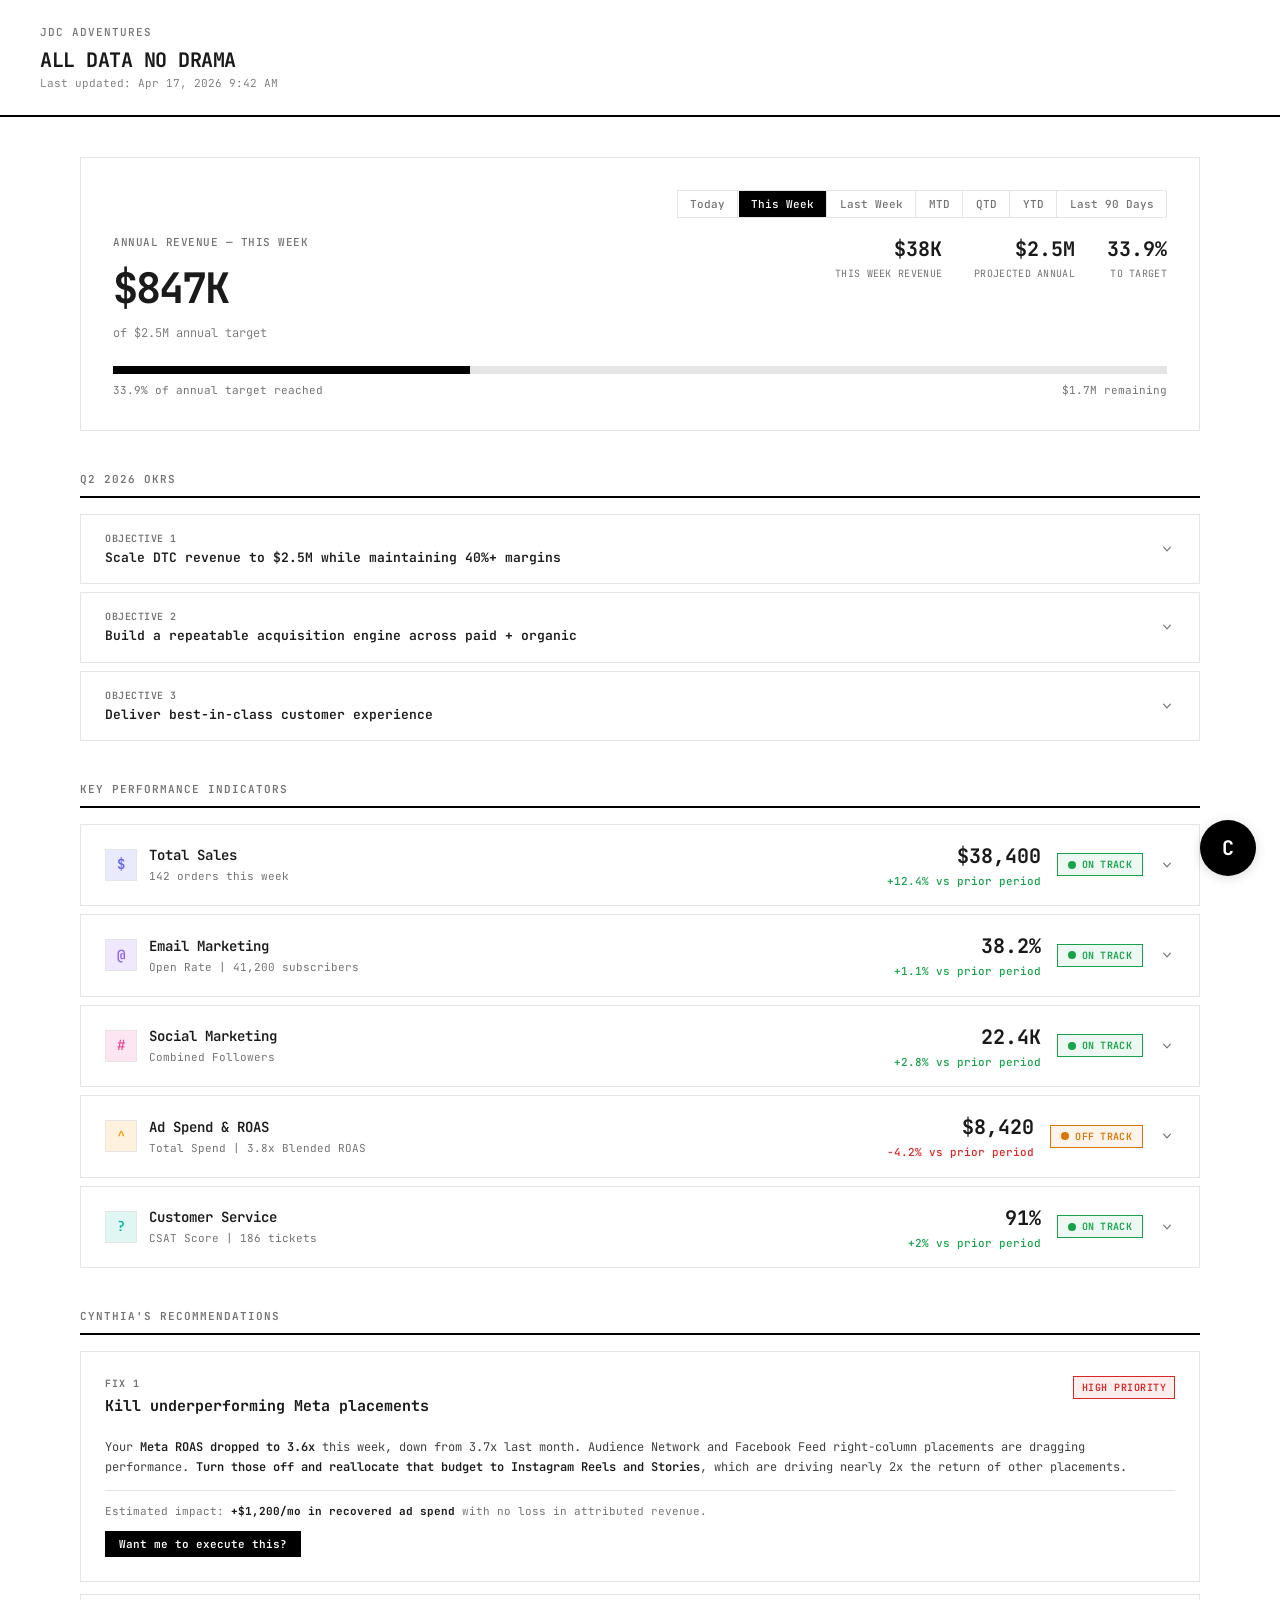
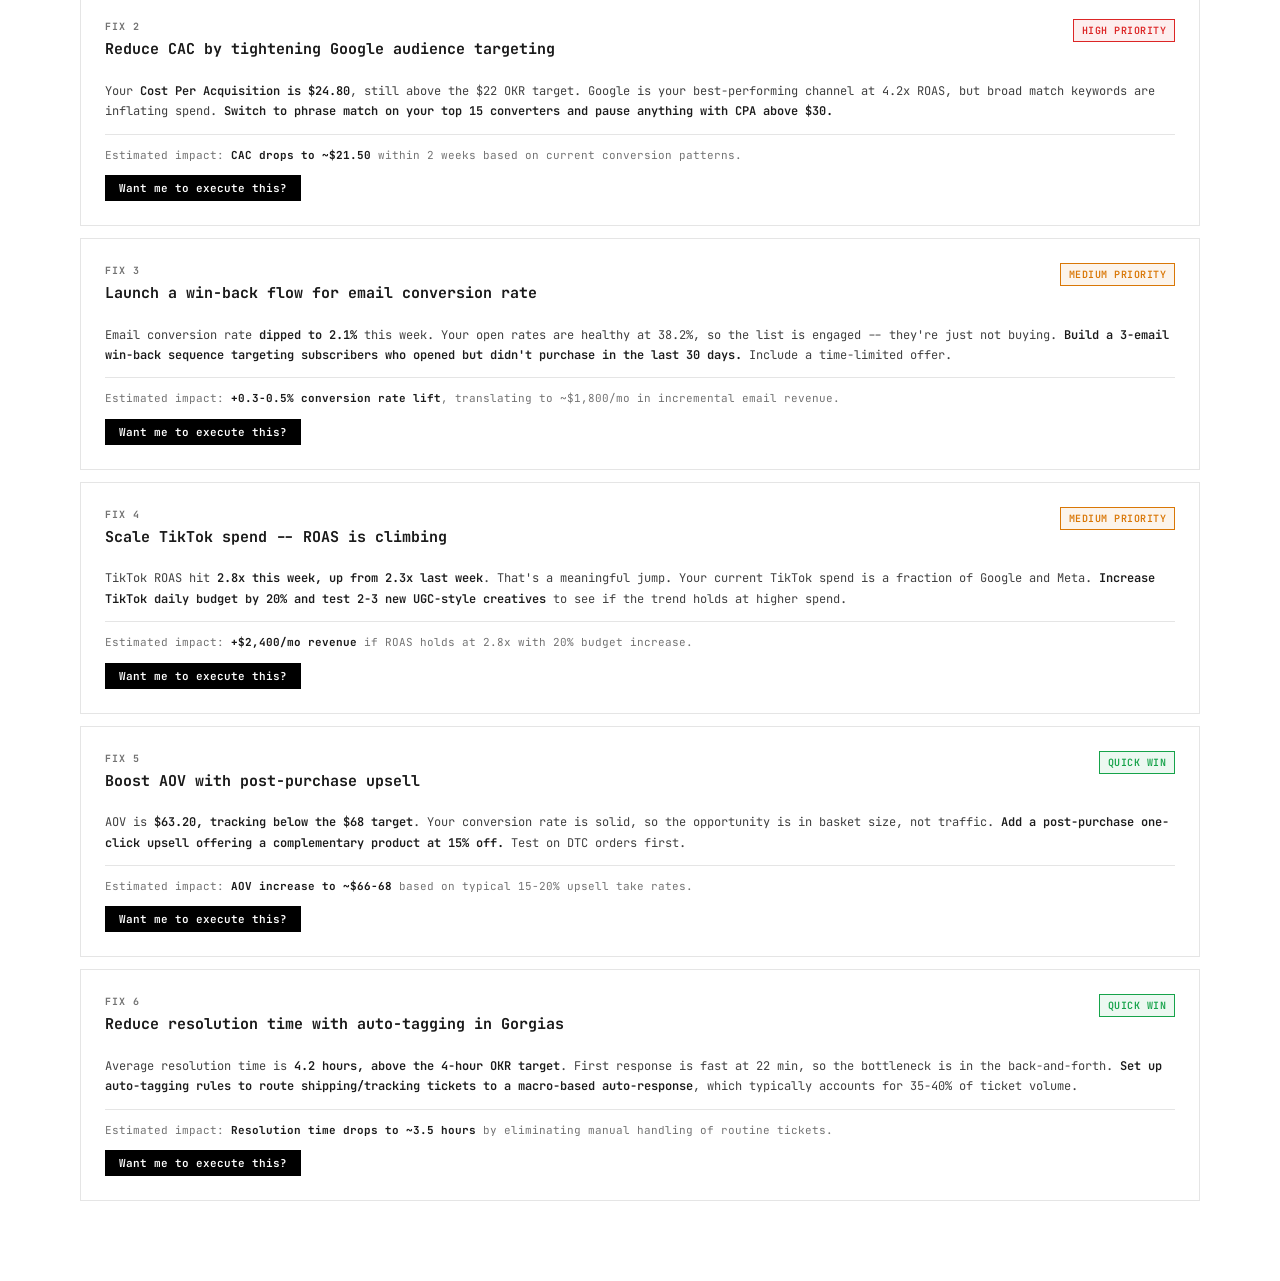
==== commit 875166c8: "Add Cynthia AI recommendations section and chat widget Includes 6 sample recommendations with priori" ====
--- a/index.html
+++ b/index.html
@@ -324,6 +324,214 @@
     cursor: pointer;
   }
 
+  /* Cynthia Recommendations Section */
+  .reco-section { margin-bottom: 40px; }
+  .reco-card {
+    border: 1px solid var(--border);
+    margin-bottom: 12px;
+    padding: 24px;
+    position: relative;
+  }
+  .reco-header {
+    display: flex;
+    align-items: flex-start;
+    justify-content: space-between;
+    gap: 16px;
+    margin-bottom: 12px;
+    flex-wrap: wrap;
+  }
+  .reco-tag {
+    font-size: 10px;
+    font-weight: 600;
+    text-transform: uppercase;
+    letter-spacing: 0.5px;
+    padding: 3px 8px;
+    border: 1px solid;
+    white-space: nowrap;
+  }
+  .reco-tag-high { color: var(--red); border-color: var(--red); background: var(--red-bg); }
+  .reco-tag-med { color: var(--yellow); border-color: var(--yellow); background: var(--yellow-bg); }
+  .reco-tag-low { color: var(--green); border-color: var(--green); background: var(--green-bg); }
+  .reco-fix-label {
+    font-size: 10px;
+    font-weight: 700;
+    color: var(--text-muted);
+    text-transform: uppercase;
+    letter-spacing: 1px;
+    margin-bottom: 4px;
+  }
+  .reco-title {
+    font-size: 15px;
+    font-weight: 700;
+    margin-bottom: 8px;
+  }
+  .reco-body {
+    font-size: 12px;
+    line-height: 1.7;
+    color: #404040;
+    font-weight: 400;
+  }
+  .reco-body strong { color: var(--text); font-weight: 600; }
+  .reco-impact {
+    margin-top: 12px;
+    padding-top: 12px;
+    border-top: 1px solid var(--border);
+    font-size: 11px;
+    color: var(--text-muted);
+    font-weight: 400;
+  }
+  .reco-impact strong { color: var(--text); }
+  .reco-cta {
+    display: inline-flex;
+    align-items: center;
+    gap: 6px;
+    margin-top: 12px;
+    padding: 6px 14px;
+    font-family: 'JetBrains Mono', monospace;
+    font-size: 11px;
+    font-weight: 600;
+    background: var(--accent);
+    color: #fff;
+    border: none;
+    cursor: pointer;
+    transition: opacity 0.15s;
+  }
+  .reco-cta:hover { opacity: 0.8; }
+  .reco-cta.executed {
+    background: var(--green);
+    pointer-events: none;
+  }
+
+  /* Cynthia Chat Widget */
+  .cynthia-fab {
+    position: fixed;
+    bottom: 24px;
+    right: 24px;
+    width: 56px;
+    height: 56px;
+    background: var(--accent);
+    color: #fff;
+    border: none;
+    border-radius: 50%;
+    font-family: 'JetBrains Mono', monospace;
+    font-size: 20px;
+    font-weight: 700;
+    cursor: pointer;
+    z-index: 200;
+    display: flex;
+    align-items: center;
+    justify-content: center;
+    transition: transform 0.2s, box-shadow 0.2s;
+    box-shadow: 0 2px 12px rgba(0,0,0,0.15);
+  }
+  .cynthia-fab:hover { transform: scale(1.08); box-shadow: 0 4px 20px rgba(0,0,0,0.2); }
+  .cynthia-fab.open { display: none; }
+
+  .cynthia-panel {
+    position: fixed;
+    bottom: 24px;
+    right: 24px;
+    width: 420px;
+    max-height: 600px;
+    background: var(--bg);
+    border: 2px solid var(--accent);
+    z-index: 201;
+    display: none;
+    flex-direction: column;
+    font-family: 'JetBrains Mono', monospace;
+  }
+  .cynthia-panel.open { display: flex; }
+
+  .cynthia-panel-header {
+    display: flex;
+    align-items: center;
+    justify-content: space-between;
+    padding: 16px 20px;
+    border-bottom: 1px solid var(--border);
+    background: var(--accent);
+    color: #fff;
+  }
+  .cynthia-panel-title { font-size: 13px; font-weight: 700; text-transform: uppercase; letter-spacing: 0.5px; }
+  .cynthia-panel-close {
+    background: none;
+    border: none;
+    color: #fff;
+    font-size: 18px;
+    cursor: pointer;
+    font-family: 'JetBrains Mono', monospace;
+    padding: 0 4px;
+    opacity: 0.7;
+    transition: opacity 0.15s;
+  }
+  .cynthia-panel-close:hover { opacity: 1; }
+
+  .cynthia-messages {
+    flex: 1;
+    overflow-y: auto;
+    padding: 16px 20px;
+    display: flex;
+    flex-direction: column;
+    gap: 12px;
+    max-height: 440px;
+  }
+  .cynthia-msg {
+    font-size: 12px;
+    line-height: 1.6;
+    padding: 10px 14px;
+    max-width: 88%;
+    font-weight: 400;
+  }
+  .cynthia-msg.bot {
+    background: #f5f5f5;
+    border: 1px solid var(--border);
+    align-self: flex-start;
+    color: var(--text);
+  }
+  .cynthia-msg.user {
+    background: var(--accent);
+    color: #fff;
+    align-self: flex-end;
+  }
+  .cynthia-msg .msg-sender {
+    font-size: 10px;
+    font-weight: 700;
+    text-transform: uppercase;
+    letter-spacing: 0.5px;
+    margin-bottom: 4px;
+    display: block;
+  }
+  .cynthia-msg.bot .msg-sender { color: var(--text-muted); }
+  .cynthia-msg.user .msg-sender { color: rgba(255,255,255,0.6); }
+  .cynthia-typing { color: var(--text-muted); font-style: italic; }
+
+  .cynthia-input-row {
+    display: flex;
+    border-top: 1px solid var(--border);
+  }
+  .cynthia-input {
+    flex: 1;
+    padding: 14px 20px;
+    border: none;
+    font-family: 'JetBrains Mono', monospace;
+    font-size: 12px;
+    background: var(--bg);
+    color: var(--text);
+    outline: none;
+  }
+  .cynthia-input::placeholder { color: #a3a3a3; }
+  .cynthia-send {
+    padding: 14px 20px;
+    background: var(--accent);
+    color: #fff;
+    border: none;
+    font-family: 'JetBrains Mono', monospace;
+    font-size: 12px;
+    font-weight: 600;
+    cursor: pointer;
+    transition: opacity 0.15s;
+  }
+  .cynthia-send:hover { opacity: 0.8; }
+
   /* Responsive */
   @media (max-width: 768px) {
     .header { padding: 16px 20px; }
@@ -370,6 +578,33 @@
     <div id="bucketContainer"></div>
   </div>
 
+  <!-- Cynthia's Recommendations -->
+  <div class="section reco-section">
+    <div class="section-title">Cynthia's Recommendations</div>
+    <div id="recoContainer"></div>
+  </div>
+
+</div>
+
+<!-- Cynthia Chat FAB -->
+<button class="cynthia-fab" id="cynthiaFab" onclick="toggleChat()">C</button>
+
+<!-- Cynthia Chat Panel -->
+<div class="cynthia-panel" id="cynthiaPanel">
+  <div class="cynthia-panel-header">
+    <span class="cynthia-panel-title">Ask Cynthia</span>
+    <button class="cynthia-panel-close" onclick="toggleChat()">&times;</button>
+  </div>
+  <div class="cynthia-messages" id="cynthiaMessages">
+    <div class="cynthia-msg bot">
+      <span class="msg-sender">Cynthia</span>
+      Hey! I've been looking at your data for this period. A few things stand out -- your Meta ROAS is trending down and your CAC is creeping up. Want me to dig into either of those? Or ask me anything about your dashboard.
+    </div>
+  </div>
+  <div class="cynthia-input-row">
+    <input class="cynthia-input" id="cynthiaInput" type="text" placeholder="Ask Cynthia anything..." onkeydown="if(event.key==='Enter')sendChat()">
+    <button class="cynthia-send" onclick="sendChat()">Send</button>
+  </div>
 </div>
 
 <script>
@@ -1032,24 +1267,171 @@
   }).join("");
 }
 
+function toggleBucket(key) {
+  document.querySelector(`[data-bucket="${key}"]`).classList.toggle("open");
+}
+function toggleOKR(i) {
+  document.querySelector(`[data-okr="${i}"]`).classList.toggle("open");
+}
+function updateKRStatus(oi, ki, val) {
+  DATA[currentPeriod].okrs[oi].keyResults[ki].status = val;
+  renderOKRs(DATA[currentPeriod]);
+  // re-open the OKR that was open
+  document.querySelector(`[data-okr="${oi}"]`).classList.add("open");
+}
+
+// ============ CYNTHIA RECOMMENDATIONS ============
+
+const RECOMMENDATIONS = [
+  {
+    fix: 1,
+    priority: "high",
+    title: "Kill underperforming Meta placements",
+    body: "Your <strong>Meta ROAS dropped to 3.6x</strong> this week, down from 3.7x last month. Audience Network and Facebook Feed right-column placements are dragging performance. <strong>Turn those off and reallocate that budget to Instagram Reels and Stories</strong>, which are driving nearly 2x the return of other placements.",
+    impact: "Estimated impact: <strong>+$1,200/mo in recovered ad spend</strong> with no loss in attributed revenue.",
+    category: "ads"
+  },
+  {
+    fix: 2,
+    priority: "high",
+    title: "Reduce CAC by tightening Google audience targeting",
+    body: "Your <strong>Cost Per Acquisition is $24.80</strong>, still above the $22 OKR target. Google is your best-performing channel at 4.2x ROAS, but broad match keywords are inflating spend. <strong>Switch to phrase match on your top 15 converters and pause anything with CPA above $30.</strong>",
+    impact: "Estimated impact: <strong>CAC drops to ~$21.50</strong> within 2 weeks based on current conversion patterns.",
+    category: "ads"
+  },
+  {
+    fix: 3,
+    priority: "med",
+    title: "Launch a win-back flow for email conversion rate",
+    body: "Email conversion rate <strong>dipped to 2.1%</strong> this week. Your open rates are healthy at 38.2%, so the list is engaged -- they're just not buying. <strong>Build a 3-email win-back sequence targeting subscribers who opened but didn't purchase in the last 30 days.</strong> Include a time-limited offer.",
+    impact: "Estimated impact: <strong>+0.3-0.5% conversion rate lift</strong>, translating to ~$1,800/mo in incremental email revenue.",
+    category: "email"
+  },
+  {
+    fix: 4,
+    priority: "med",
+    title: "Scale TikTok spend -- ROAS is climbing",
+    body: "TikTok ROAS hit <strong>2.8x this week, up from 2.3x last week</strong>. That's a meaningful jump. Your current TikTok spend is a fraction of Google and Meta. <strong>Increase TikTok daily budget by 20% and test 2-3 new UGC-style creatives</strong> to see if the trend holds at higher spend.",
+    impact: "Estimated impact: <strong>+$2,400/mo revenue</strong> if ROAS holds at 2.8x with 20% budget increase.",
+    category: "ads"
+  },
+  {
+    fix: 5,
+    priority: "low",
+    title: "Boost AOV with post-purchase upsell",
+    body: "AOV is <strong>$63.20, tracking below the $68 target</strong>. Your conversion rate is solid, so the opportunity is in basket size, not traffic. <strong>Add a post-purchase one-click upsell offering a complementary product at 15% off.</strong> Test on DTC orders first.",
+    impact: "Estimated impact: <strong>AOV increase to ~$66-68</strong> based on typical 15-20% upsell take rates.",
+    category: "sales"
+  },
+  {
+    fix: 6,
+    priority: "low",
+    title: "Reduce resolution time with auto-tagging in Gorgias",
+    body: "Average resolution time is <strong>4.2 hours, above the 4-hour OKR target</strong>. First response is fast at 22 min, so the bottleneck is in the back-and-forth. <strong>Set up auto-tagging rules to route shipping/tracking tickets to a macro-based auto-response</strong>, which typically accounts for 35-40% of ticket volume.",
+    impact: "Estimated impact: <strong>Resolution time drops to ~3.5 hours</strong> by eliminating manual handling of routine tickets.",
+    category: "cs"
+  }
+];
+
+function renderRecommendations() {
+  const c = document.getElementById("recoContainer");
+  c.innerHTML = RECOMMENDATIONS.map((r, i) => {
+    const tagClass = r.priority === "high" ? "reco-tag-high" : r.priority === "med" ? "reco-tag-med" : "reco-tag-low";
+    const tagLabel = r.priority === "high" ? "High Priority" : r.priority === "med" ? "Medium Priority" : "Quick Win";
+    return `
+    <div class="reco-card">
+      <div class="reco-header">
+        <div>
+          <div class="reco-fix-label">Fix ${r.fix}</div>
+          <div class="reco-title">${r.title}</div>
+        </div>
+        <span class="reco-tag ${tagClass}">${tagLabel}</span>
+      </div>
+      <div class="reco-body">${r.body}</div>
+      <div class="reco-impact">${r.impact}</div>
+      <button class="reco-cta" id="recoCta${i}" onclick="executeReco(${i})">Want me to execute this?</button>
+    </div>`;
+  }).join("");
+}
+
+function executeReco(i) {
+  const btn = document.getElementById(`recoCta${i}`);
+  btn.textContent = "Queued for execution";
+  btn.classList.add("executed");
+}
+
+// ============ CYNTHIA CHAT ============
+
+const CYNTHIA_RESPONSES = [
+  { match: /roas|ad spend|ads|meta|google|tiktok/i, response: "Looking at your ad data: Google is your strongest channel at 4.2x ROAS. Meta has been sliding -- down to 3.6x, mostly because of underperforming Audience Network placements. I'd recommend killing those placements and shifting that budget to your Google campaigns. TikTok is showing promise at 2.8x and climbing. Want me to put together a budget reallocation plan?" },
+  { match: /email|open rate|click|subscriber|klaviyo/i, response: "Your email metrics are mostly healthy -- 38.2% open rate is solid. The weak spot is conversion rate at 2.1%, which dipped this week. The list is engaged, they're just not converting. A win-back flow targeting openers who didn't purchase would be my first move. I can draft the flow structure if you want." },
+  { match: /sales|revenue|aov|order|convert/i, response: "Total sales are up 12.4% this week -- nice momentum. DTC is leading the charge at +14.2%. The main gap is AOV at $63.20, still below your $68 target. A post-purchase upsell could close that gap. Affiliate is the one channel trending down (-3.2%) -- might be worth auditing your top affiliate partners to see who's still driving quality traffic." },
+  { match: /social|instagram|linkedin|tiktok|follower|engagement/i, response: "Social is growing steadily across all platforms. Instagram +180 followers this week, TikTok +210 (your fastest growing). Engagement rate is strong at 4.2%. LinkedIn is the slowest grower -- if that's a priority, I'd suggest posting 3x/week with more personal/founder content, which tends to get 2-3x the engagement of brand posts on LinkedIn." },
+  { match: /customer|support|cs|gorgias|nps|csat|ticket|resolution/i, response: "Customer service is in good shape -- 91% CSAT and 22-min first response are both strong. The gap is resolution time at 4.2 hours (target is under 4). About 35-40% of tickets are typically shipping/tracking questions that can be auto-resolved with macros. Setting up auto-tagging in Gorgias would be the fastest win to get under 4 hours." },
+  { match: /okr|objective|key result|quarter|q2|target|goal/i, response: "Here's your OKR snapshot: Objective 1 (revenue scaling) is tracking well -- 42% to your $625K Q2 target. Biggest risk is AOV growth. Objective 2 (acquisition engine) has a red flag on CAC, currently at $24.80 vs the $22 target. That needs immediate attention on the paid side. Objective 3 (customer experience) is your strongest -- CSAT at 91% and first response at 22 min. Resolution time is the only yellow light." },
+  { match: /budget|reallocat|spend more|spend less|where should/i, response: "Based on current performance, here's what I'd do with your ad budget: Shift ~15% from Meta to Google (your best ROAS). Increase TikTok by 20% to test if the upward trend holds. Kill Audience Network placements entirely. Net effect: same total spend, but projected +0.3x improvement in blended ROAS. Want me to model the exact numbers?" },
+  { match: /what should|priorit|focus|most important|first/i, response: "If I had to pick the top 3 actions this week: (1) Kill underperforming Meta placements -- highest impact, lowest effort. (2) Tighten Google keyword matching to bring CAC under $22. (3) Launch an email win-back flow for the conversion rate dip. Those three moves alone could add ~$5K/mo in revenue or savings. Want me to break any of those down further?" },
+];
+
+function getCynthiaResponse(input) {
+  for (const r of CYNTHIA_RESPONSES) {
+    if (r.match.test(input)) return r.response;
+  }
+  return "Good question. Let me look at the data on that. Based on what I'm seeing across your KPIs this week, the biggest opportunities are in your ad spend allocation and email conversion rate. Could you be more specific about which area you'd like me to dig into? I can look at sales, ads, email, social, or customer service.";
+}
+
+function toggleChat() {
+  const panel = document.getElementById("cynthiaPanel");
+  const fab = document.getElementById("cynthiaFab");
+  const isOpen = panel.classList.contains("open");
+  panel.classList.toggle("open");
+  fab.classList.toggle("open");
+  if (!isOpen) {
+    document.getElementById("cynthiaInput").focus();
+  }
+}
+
+function addMessage(text, type) {
+  const container = document.getElementById("cynthiaMessages");
+  const msg = document.createElement("div");
+  msg.className = `cynthia-msg ${type}`;
+  const sender = type === "bot" ? "Cynthia" : "You";
+  msg.innerHTML = `<span class="msg-sender">${sender}</span>${text}`;
+  container.appendChild(msg);
+  container.scrollTop = container.scrollHeight;
+}
+
+function sendChat() {
+  const input = document.getElementById("cynthiaInput");
+  const text = input.value.trim();
+  if (!text) return;
+
+  addMessage(text, "user");
+  input.value = "";
+
+  // Show typing indicator
+  const container = document.getElementById("cynthiaMessages");
+  const typing = document.createElement("div");
+  typing.className = "cynthia-msg bot cynthia-typing";
+  typing.innerHTML = `<span class="msg-sender">Cynthia</span>Analyzing your data...`;
+  container.appendChild(typing);
+  container.scrollTop = container.scrollHeight;
+
+  // Simulate response delay
+  setTimeout(() => {
+    typing.remove();
+    addMessage(getCynthiaResponse(text), "bot");
+  }, 1200);
+}
+
+// ============ RENDER ALL ============
+
 function render() {
   const d = DATA[currentPeriod];
   renderRevenue(d);
   renderOKRs(d);
   renderBuckets(d);
-}
-
-function toggleBucket(key) {
-  document.querySelector(`[data-bucket="${key}"]`).classList.toggle("open");
-}
-function toggleOKR(i) {
-  document.querySelector(`[data-okr="${i}"]`).classList.toggle("open");
-}
-function updateKRStatus(oi, ki, val) {
-  DATA[currentPeriod].okrs[oi].keyResults[ki].status = val;
-  renderOKRs(DATA[currentPeriod]);
-  // re-open the OKR that was open
-  document.querySelector(`[data-okr="${oi}"]`).classList.add("open");
+  renderRecommendations();
 }
 
 // Time period switching
